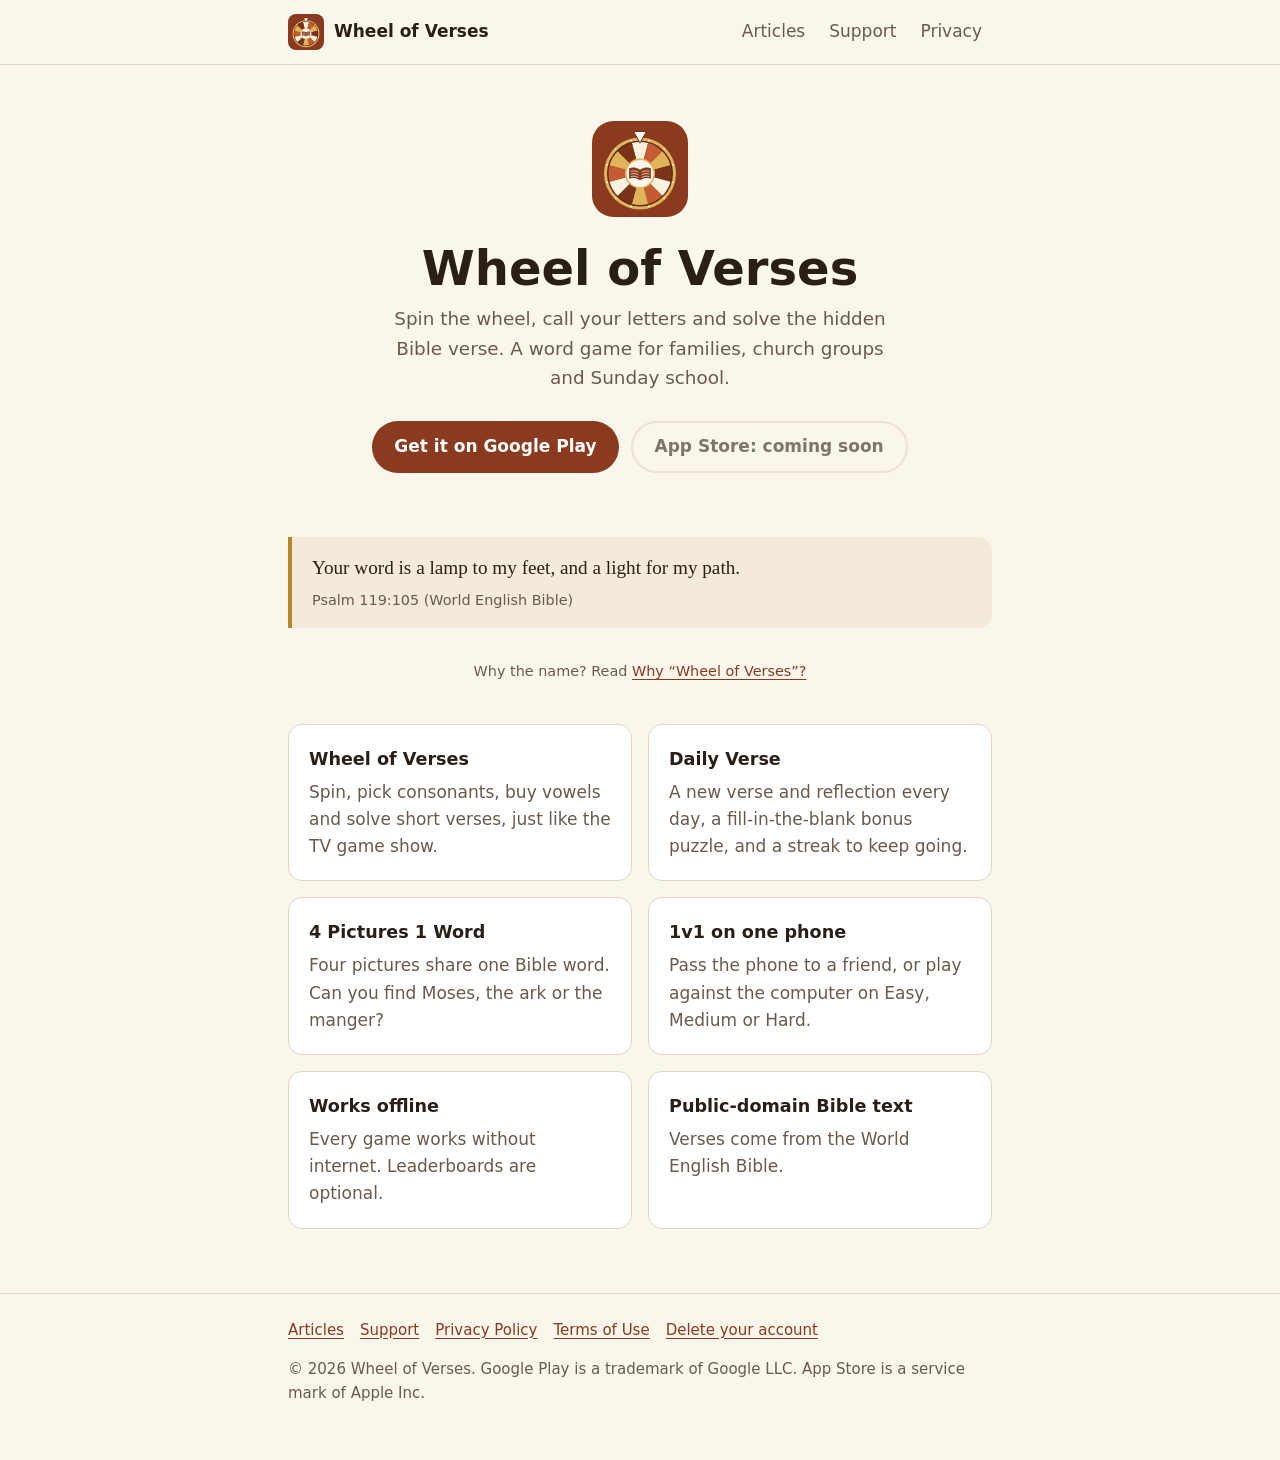
==== index.html @ b849d462 "Initial Upload" ====
<!doctype html>
<html lang="en">
<head>
  <meta charset="utf-8">
  <meta name="viewport" content="width=device-width, initial-scale=1">
  <title>Wheel of Verses – a Bible word game for all ages</title>
  <meta name="description" content="Spin the wheel and solve hidden Bible verses. Daily verse, 4 Pictures 1 Word, and 1v1 matches on one phone. Works offline. For families, churches and Sunday school.">
  <link rel="icon" href="/assets/logo.svg" type="image/svg+xml">
  <link rel="apple-touch-icon" href="/assets/apple-touch-icon.png">
  <link rel="stylesheet" href="/assets/style.css">
  <meta property="og:title" content="Wheel of Verses">
  <meta property="og:description" content="A Bible word game for all ages. Spin, guess letters, and solve the verse.">
  <meta property="og:type" content="website">
</head>
<body>
  <header class="site-header">
    <div class="wrap">
      <a class="brand" href="/"><img src="/assets/logo.svg" alt="" width="36" height="36">Wheel of Verses</a>
      <nav class="nav" aria-label="Main">
        <a href="/articles/">Articles</a>
        <a href="/support/">Support</a>
        <a href="/privacy/">Privacy</a>
      </nav>
    </div>
  </header>

  <main class="wrap">
    <section class="hero">
      <img src="/assets/logo.svg" alt="" width="96" height="96">
      <h1>Wheel of Verses</h1>
      <p class="lead">Spin the wheel, call your letters and solve the hidden Bible verse. A word game for families, church groups and Sunday school.</p>
      <div class="stores">
        <!-- TODO: if you change the app ID before release, update ?id= below. -->
        <a class="btn" href="https://play.google.com/store/apps/details?id=com.wheelofverses.app">Get it on Google Play</a>
        <!-- TODO: replace with your App Store link when the iOS version is live, and remove aria-disabled. -->
        <a class="btn btn--ghost" href="#" aria-disabled="true">App Store: coming soon</a>
      </div>
    </section>

    <blockquote class="verse">
      Your word is a lamp to my feet, and a light for my path.
      <cite>Psalm 119:105 (World English Bible)</cite>
    </blockquote>

    <p class="note" style="text-align:center">Why the name? Read <a href="/articles/why-wheel-of-verses/">Why “Wheel of Verses”?</a></p>

    <ul class="features">
      <li>
        <h3>Wheel of Verses</h3>
        <p>Spin, pick consonants, buy vowels and solve short verses, just like the TV game show.</p>
      </li>
      <li>
        <h3>Daily Verse</h3>
        <p>A new verse and reflection every day, a fill-in-the-blank bonus puzzle, and a streak to keep going.</p>
      </li>
      <li>
        <h3>4 Pictures 1 Word</h3>
        <p>Four pictures share one Bible word. Can you find Moses, the ark or the manger?</p>
      </li>
      <li>
        <h3>1v1 on one phone</h3>
        <p>Pass the phone to a friend, or play against the computer on Easy, Medium or Hard.</p>
      </li>
      <li>
        <h3>Works offline</h3>
        <p>Every game works without internet. Leaderboards are optional.</p>
      </li>
      <li>
        <h3>Public-domain Bible text</h3>
        <p>Verses come from the World English Bible.</p>
      </li>
    </ul>
  </main>

  <footer class="site-footer">
    <div class="wrap">
      <nav aria-label="Footer">
        <a href="/articles/">Articles</a>
        <a href="/support/">Support</a>
        <a href="/privacy/">Privacy Policy</a>
        <a href="/terms/">Terms of Use</a>
        <a href="/delete-account/">Delete your account</a>
      </nav>
      <p>© 2026 Wheel of Verses. Google Play is a trademark of Google LLC. App Store is a service mark of Apple Inc.</p>
    </div>
  </footer>
</body>
</html>
---- assets/style.css ----
/* Wheel of Verses website. Same colours as the app (src/styles/base.css). */
:root {
  --bg: #fbf6ec;
  --surface: #ffffff;
  --surface-2: #f3eadb;
  --text: #2a1f17;
  --text-muted: #6b5a4b;
  --line: #e2d5c1;
  --primary: #8a3a1e;
  --primary-ink: #ffffff;
  --gold: #b8862a;
  --gold-soft: #f4e3bd;
  --focus: #1d5fa8;
  --font-ui: system-ui, -apple-system, 'Segoe UI', Roboto, 'Noto Sans', sans-serif;
  --font-verse: Georgia, 'Noto Serif', 'Times New Roman', serif;
  --radius: 14px;
  --max: 46rem;
}
@media (prefers-color-scheme: dark) {
  :root {
    --bg: #1b1612;
    --surface: #26201a;
    --surface-2: #322921;
    --text: #f4ebdd;
    --text-muted: #bfae98;
    --line: #463a2e;
    --primary: #e08a5f;
    --primary-ink: #1b1612;
    --gold: #e1b45a;
    --gold-soft: #4a3a1c;
    --focus: #8cc0ff;
  }
}

*, *::before, *::after { box-sizing: border-box; }
html { -webkit-text-size-adjust: 100%; }
body {
  margin: 0;
  background: var(--bg);
  color: var(--text);
  font-family: var(--font-ui);
  font-size: 17px;
  line-height: 1.6;
}
a { color: var(--primary); text-underline-offset: 3px; }
a:focus-visible, .btn:focus-visible { outline: 3px solid var(--focus); outline-offset: 3px; }
img { max-width: 100%; height: auto; }

.wrap { max-width: var(--max); margin: 0 auto; padding: 0 16px; }

/* Header and footer */
.site-header { border-bottom: 1px solid var(--line); background: var(--bg); }
.site-header .wrap { display: flex; align-items: center; justify-content: space-between; gap: 12px; min-height: 64px; flex-wrap: wrap; }
.brand { display: flex; align-items: center; gap: 10px; color: var(--text); text-decoration: none; font-weight: 700; }
.brand img { width: 36px; height: 36px; }
.nav { display: flex; gap: 4px; flex-wrap: wrap; }
.nav a { display: inline-flex; align-items: center; min-height: 44px; padding: 0 10px; text-decoration: none; color: var(--text-muted); border-radius: 8px; }
.nav a[aria-current='page'] { color: var(--text); font-weight: 600; }

.site-footer { border-top: 1px solid var(--line); margin-top: 64px; padding: 24px 0 40px; color: var(--text-muted); font-size: 15px; }
.site-footer nav { display: flex; flex-wrap: wrap; gap: 4px 16px; margin-bottom: 8px; }

/* Home page */
.hero { padding: 56px 0 32px; text-align: center; }
.hero img { width: 96px; height: 96px; }
.hero h1 { font-size: clamp(2rem, 7vw, 3rem); line-height: 1.15; margin: 16px 0 8px; }
.hero .lead { font-size: 1.15rem; color: var(--text-muted); margin: 0 auto 28px; max-width: 32rem; }
.verse {
  font-family: var(--font-verse);
  font-size: 1.2rem;
  background: var(--surface-2);
  border-left: 4px solid var(--gold);
  border-radius: 0 var(--radius) var(--radius) 0;
  padding: 16px 20px;
  margin: 32px 0;
}
.verse cite { display: block; font-family: var(--font-ui); font-style: normal; font-size: 0.9rem; color: var(--text-muted); margin-top: 6px; }

.stores { display: flex; gap: 12px; justify-content: center; flex-wrap: wrap; }
.btn {
  display: inline-flex; align-items: center; justify-content: center; gap: 8px;
  min-height: 52px; padding: 0 22px; border-radius: 999px;
  font-weight: 600; text-decoration: none;
  background: var(--primary); color: var(--primary-ink);
}
.btn--ghost { background: transparent; color: var(--text); border: 2px solid var(--line); }
.btn[aria-disabled='true'] { opacity: 0.6; pointer-events: none; }
.note { font-size: 0.9rem; color: var(--text-muted); }

.features { display: grid; gap: 16px; grid-template-columns: repeat(auto-fit, minmax(16rem, 1fr)); margin: 40px 0; padding: 0; list-style: none; }
.features li { background: var(--surface); border: 1px solid var(--line); border-radius: var(--radius); padding: 20px; }
.features h3 { margin: 0 0 6px; font-size: 1.1rem; }
.features p { margin: 0; color: var(--text-muted); }

/* Policy pages */
.doc { padding-top: 32px; }
.doc h1 { font-size: 2rem; line-height: 1.2; margin-bottom: 4px; }
.doc .updated { color: var(--text-muted); margin-top: 0; }
.doc h2 { font-size: 1.3rem; margin-top: 2em; }
.doc h3 { font-size: 1.1rem; margin-top: 1.5em; }
.doc table { width: 100%; border-collapse: collapse; margin: 16px 0; font-size: 0.95rem; }
.doc th, .doc td { text-align: left; vertical-align: top; padding: 10px; border-bottom: 1px solid var(--line); }
.doc th { background: var(--surface-2); }
.table-scroll { overflow-x: auto; }
.callout { background: var(--gold-soft); border-radius: var(--radius); padding: 16px 20px; margin: 24px 0; }
.steps li { margin-bottom: 6px; }

/* Articles */
.article { max-width: 40rem; margin: 0 auto; padding-top: 32px; }
.article-head { margin-bottom: 32px; }
.kicker { margin: 0 0 8px; font-size: 0.85rem; font-weight: 600; letter-spacing: 0.08em; text-transform: uppercase; }
.kicker a { text-decoration: none; }
.article h1 { font-family: var(--font-verse); font-size: clamp(2rem, 7vw, 2.75rem); line-height: 1.15; margin: 0 0 8px; }
.standfirst { font-size: 1.2rem; color: var(--text-muted); margin: 0 0 12px; }
.byline { font-size: 0.9rem; color: var(--text-muted); margin: 0; }
.article > p { font-family: var(--font-verse); font-size: 1.15rem; line-height: 1.75; }
.article > p.note { font-family: var(--font-ui); font-size: 0.9rem; }
.article h2 { font-size: 1.35rem; margin: 2em 0 0.5em; }
.article-cta { margin: 40px 0 24px; text-align: center; }

.post-list { list-style: none; padding: 0; margin: 24px 0; display: grid; gap: 16px; }
.post-list a { display: block; color: inherit; text-decoration: none; background: var(--surface); border: 1px solid var(--line); border-radius: var(--radius); padding: 20px; }
.post-list a:focus-visible { outline: 3px solid var(--focus); outline-offset: 3px; }
.post-list h2 { font-family: var(--font-verse); color: var(--primary); margin: 0 0 4px; font-size: 1.3rem; }
.post-list p { margin: 8px 0 0; color: var(--text-muted); }
.post-list .byline { margin-top: 0; }
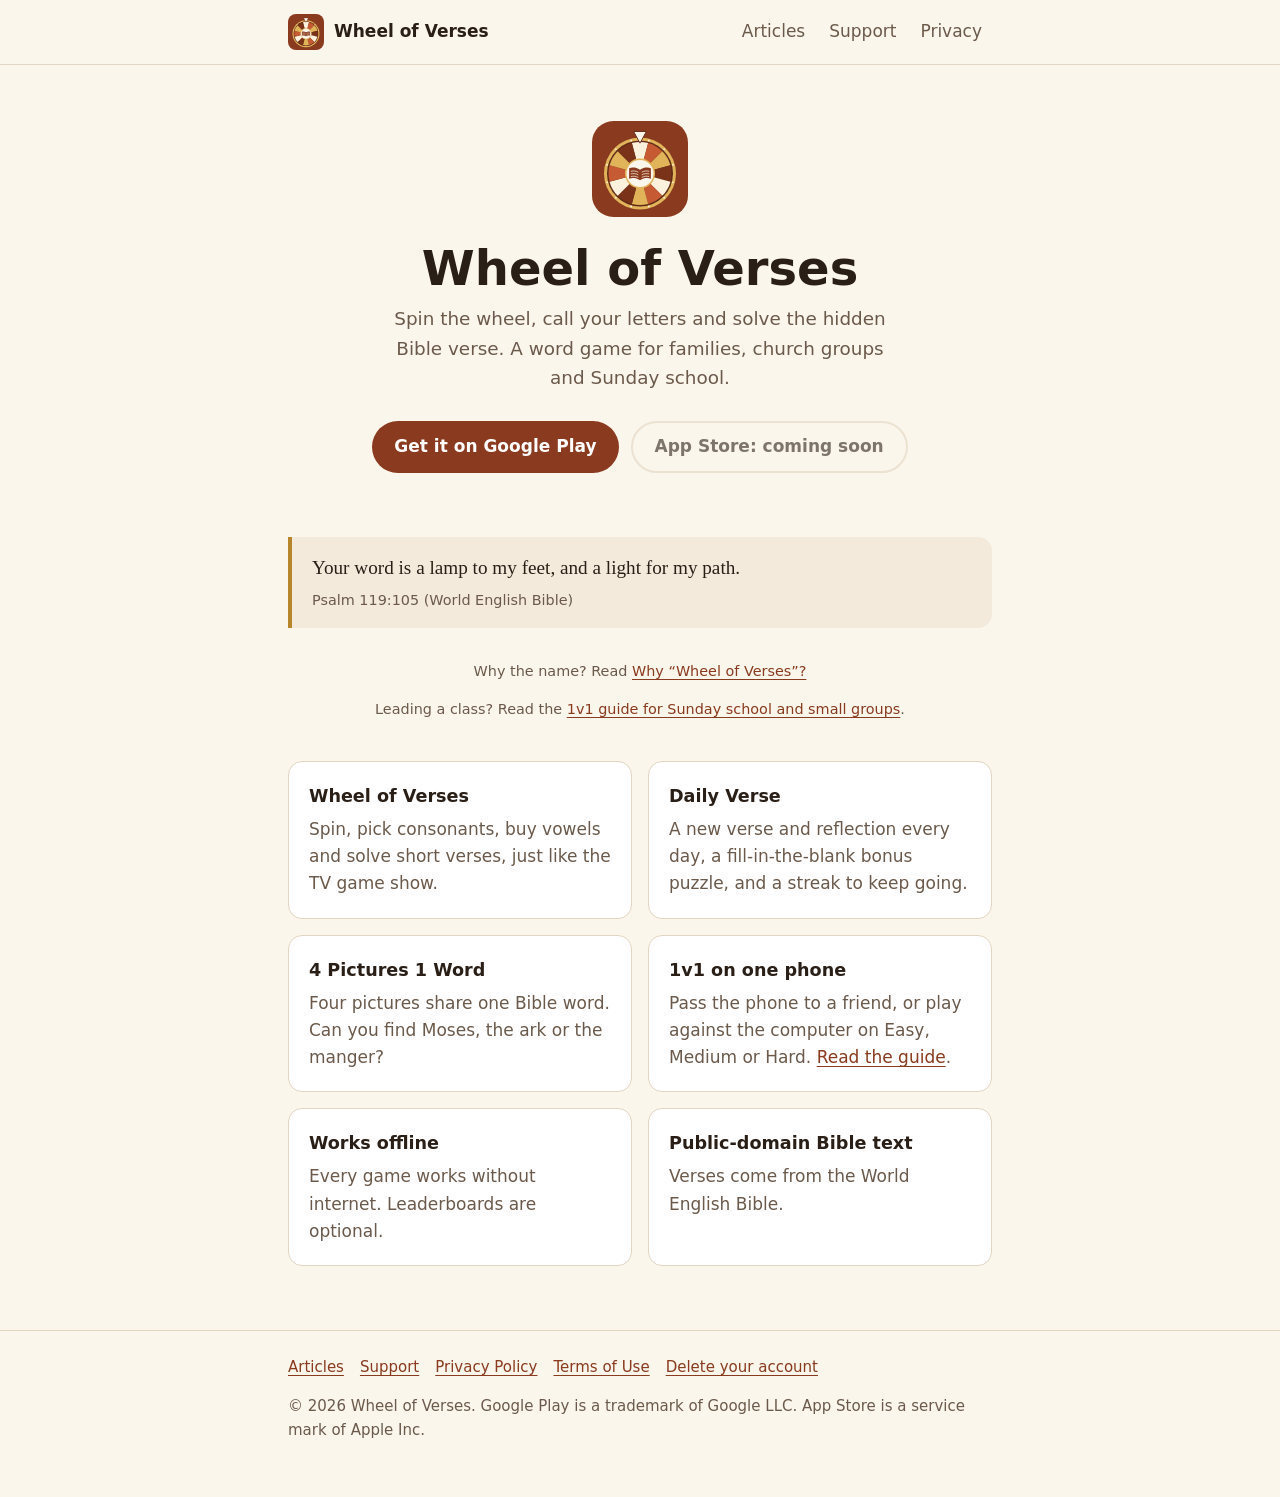
==== commit 8e2e6c10: "add 1v1 article" ====
--- a/index.html
+++ b/index.html
@@ -43,6 +43,7 @@
     </blockquote>
 
     <p class="note" style="text-align:center">Why the name? Read <a href="/articles/why-wheel-of-verses/">Why “Wheel of Verses”?</a></p>
+    <p class="note" style="text-align:center">Leading a class? Read the <a href="/articles/1v1-sunday-school-guide/">1v1 guide for Sunday school and small groups</a>.</p>
 
     <ul class="features">
       <li>
@@ -59,7 +60,7 @@
       </li>
       <li>
         <h3>1v1 on one phone</h3>
-        <p>Pass the phone to a friend, or play against the computer on Easy, Medium or Hard.</p>
+        <p>Pass the phone to a friend, or play against the computer on Easy, Medium or Hard. <a href="/articles/1v1-sunday-school-guide/">Read the guide</a>.</p>
       </li>
       <li>
         <h3>Works offline</h3>
--- a/assets/style.css
+++ b/assets/style.css
@@ -124,3 +124,7 @@
 .post-list h2 { font-family: var(--font-verse); color: var(--primary); margin: 0 0 4px; font-size: 1.3rem; }
 .post-list p { margin: 8px 0 0; color: var(--text-muted); }
 .post-list .byline { margin-top: 0; }
+
+.article > ul, .article > ol { font-family: var(--font-verse); font-size: 1.1rem; line-height: 1.65; padding-left: 1.4em; }
+.article li { margin-bottom: 8px; }
+.article h3 { font-size: 1.1rem; margin: 1.5em 0 0.4em; }
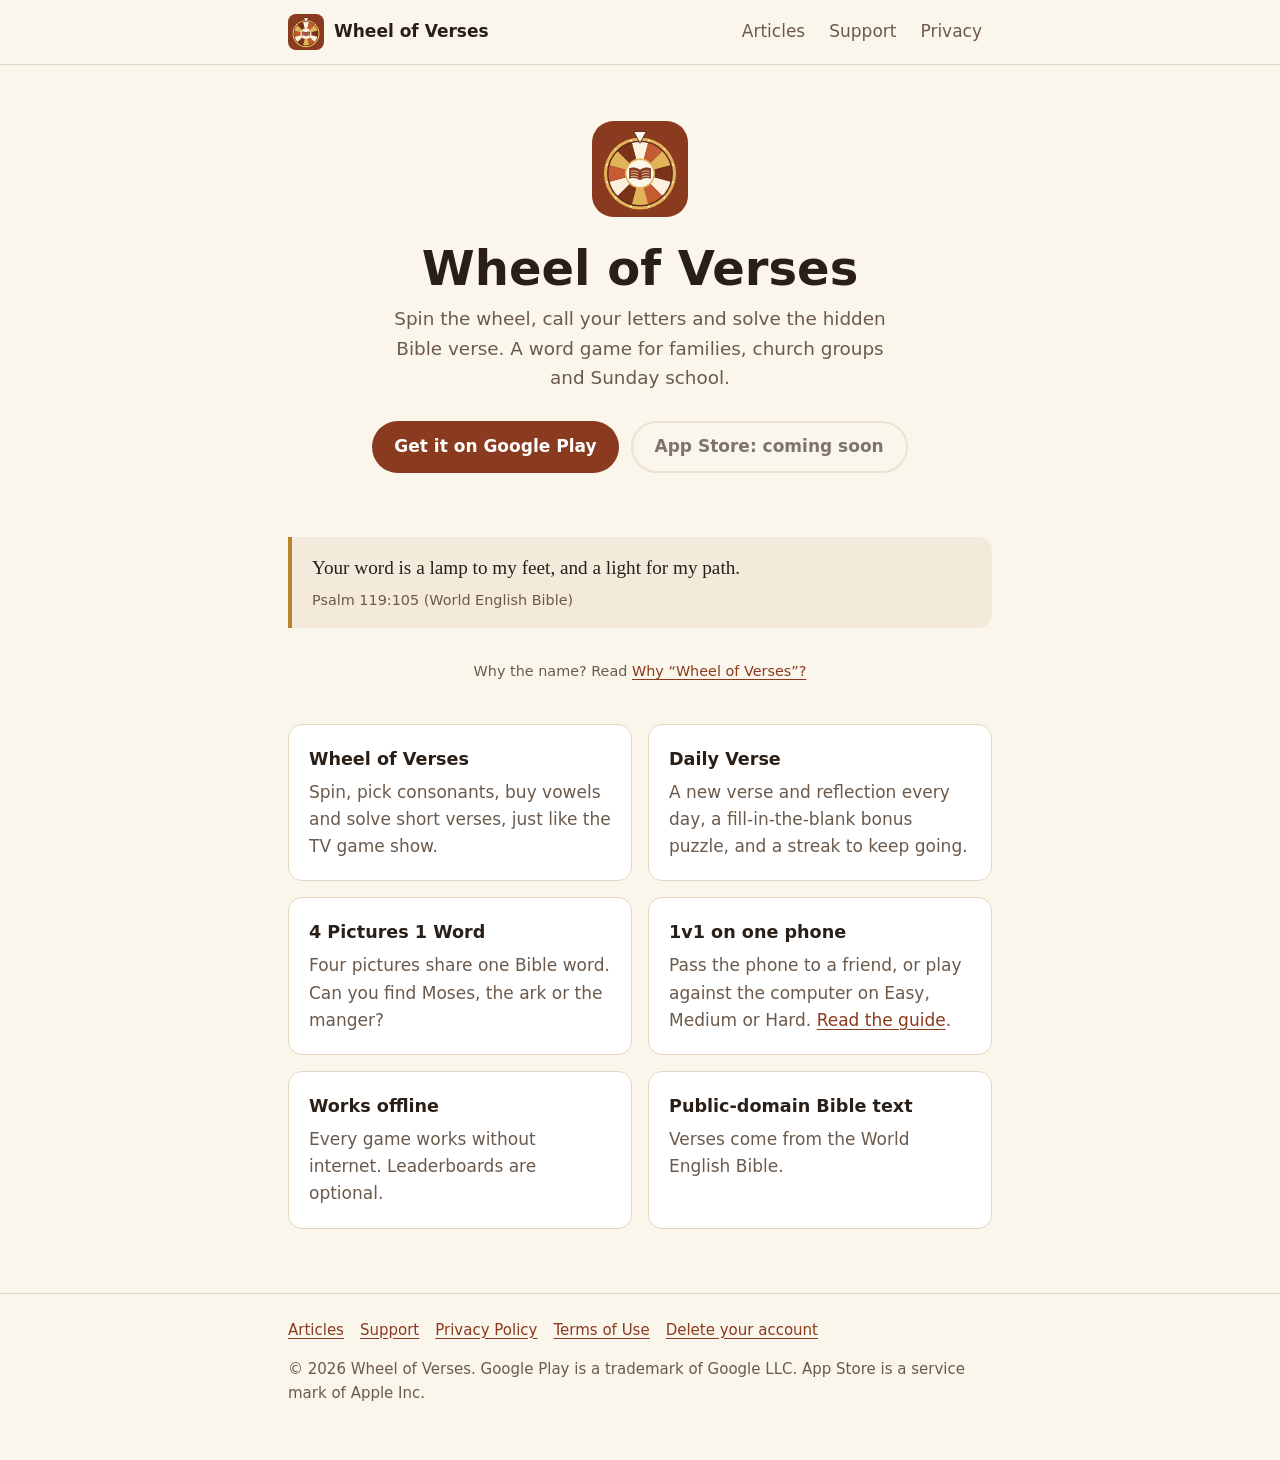
==== commit 01b872cf: "update the homepage" ====
--- a/index.html
+++ b/index.html
@@ -43,7 +43,6 @@
     </blockquote>
 
     <p class="note" style="text-align:center">Why the name? Read <a href="/articles/why-wheel-of-verses/">Why “Wheel of Verses”?</a></p>
-    <p class="note" style="text-align:center">Leading a class? Read the <a href="/articles/1v1-sunday-school-guide/">1v1 guide for Sunday school and small groups</a>.</p>
 
     <ul class="features">
       <li>
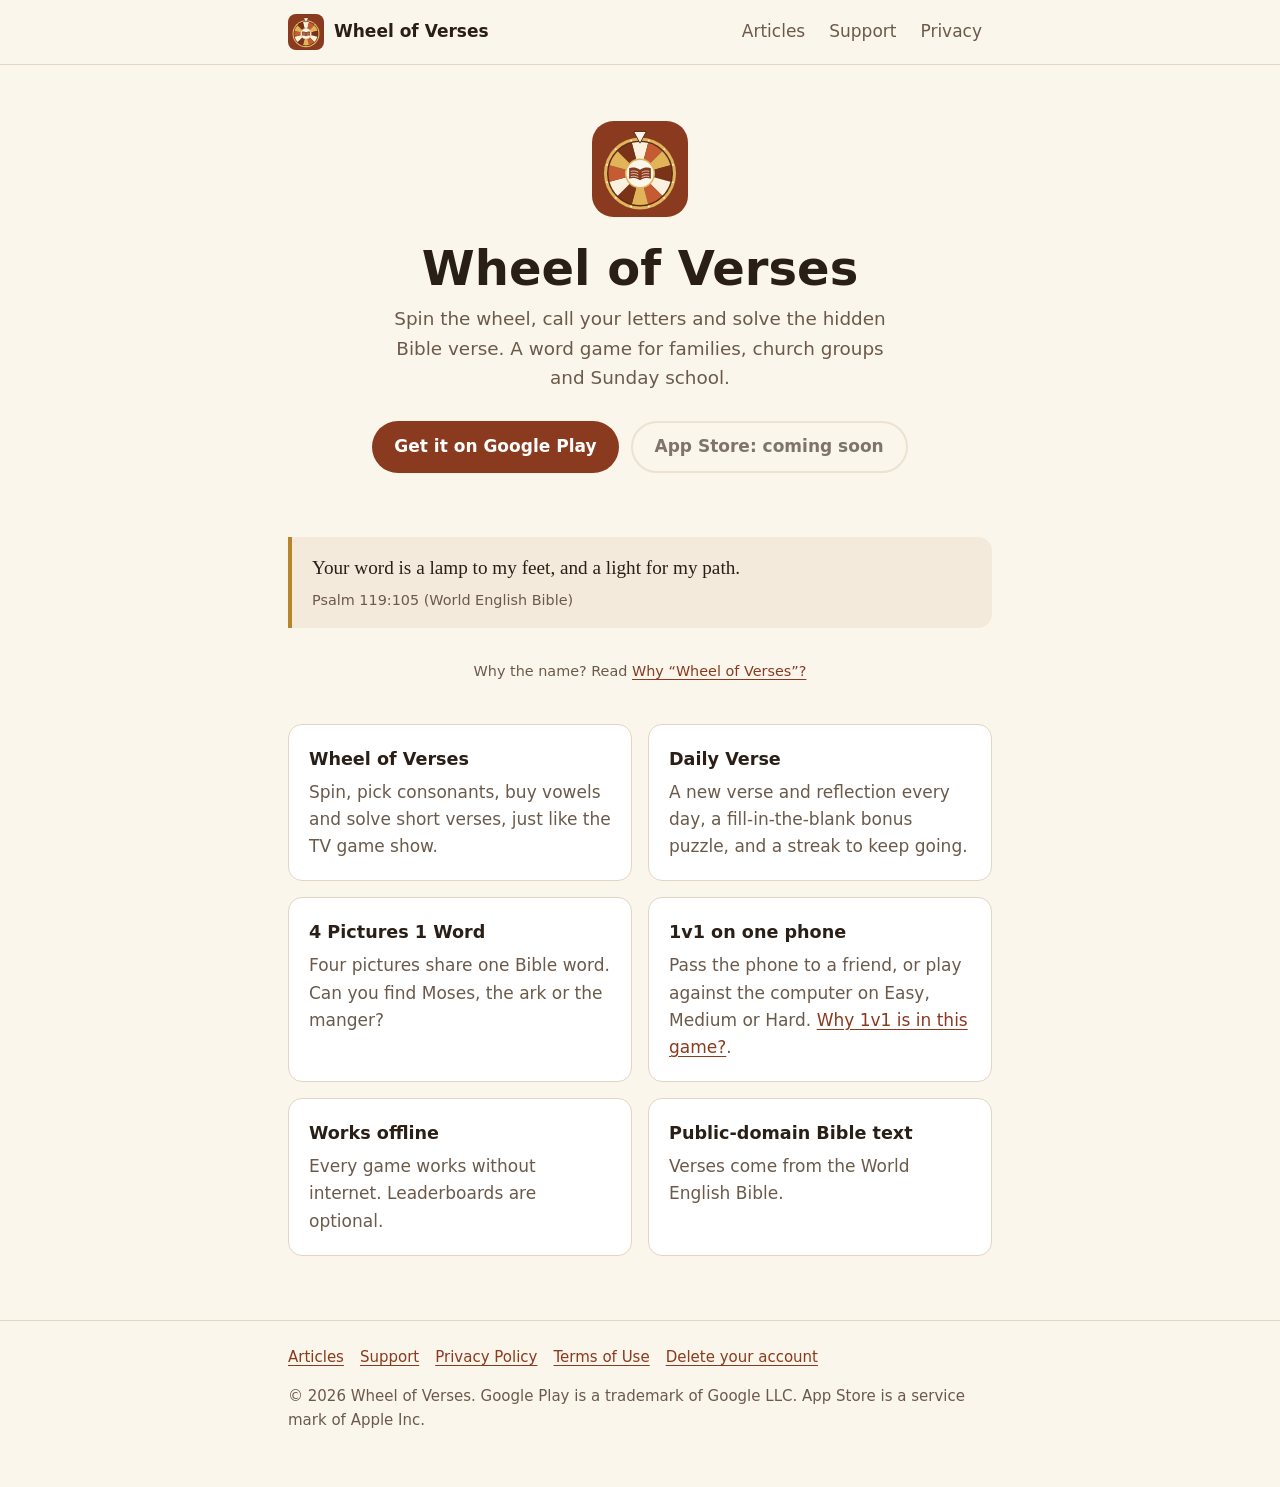
==== commit fc412f0d: "add why 1v1 article" ====
--- a/index.html
+++ b/index.html
@@ -59,7 +59,7 @@
       </li>
       <li>
         <h3>1v1 on one phone</h3>
-        <p>Pass the phone to a friend, or play against the computer on Easy, Medium or Hard. <a href="/articles/1v1-sunday-school-guide/">Read the guide</a>.</p>
+        <p>Pass the phone to a friend, or play against the computer on Easy, Medium or Hard. <a href="/articles/legacy-of-faith/">Why 1v1 is in this game?</a>.</p>
       </li>
       <li>
         <h3>Works offline</h3>
